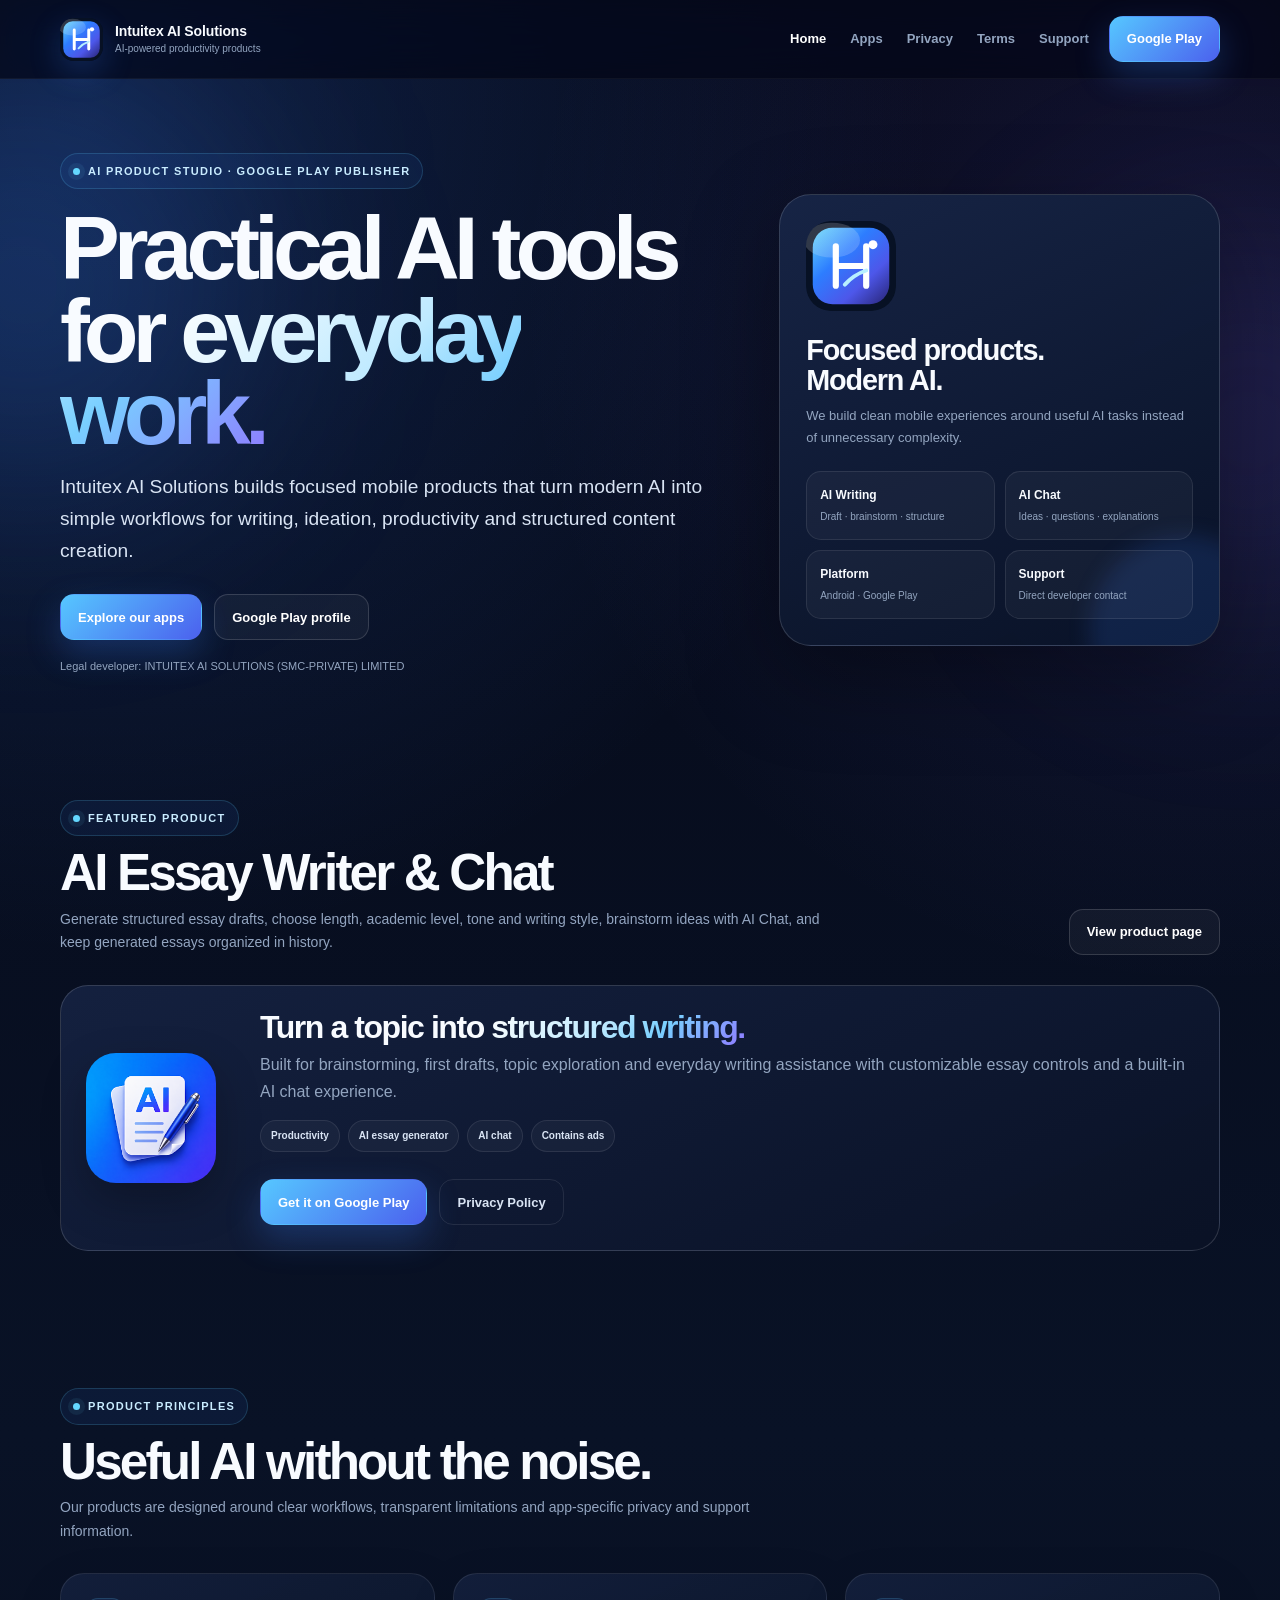
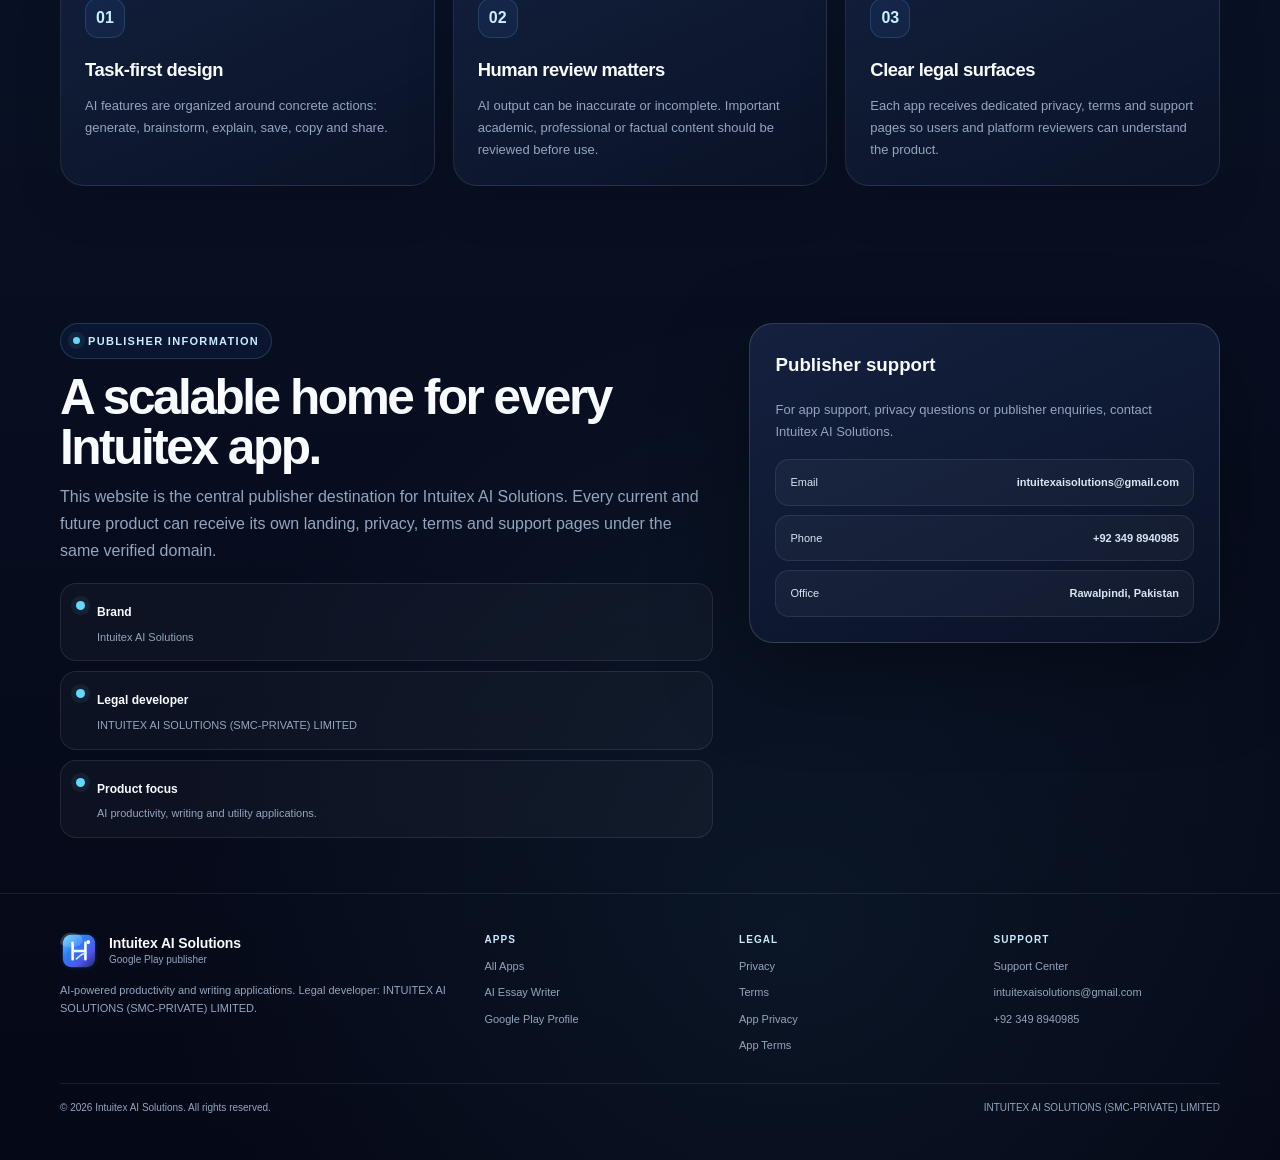
==== index.html @ 62a7b524 "Add files via upload" ====
<!doctype html>
<html lang="en">
<head>

<meta charset="utf-8">
<meta name="viewport" content="width=device-width,initial-scale=1">
<title>Intuitex AI Solutions — AI Productivity Apps</title>
<meta name="description" content="Intuitex AI Solutions builds focused AI productivity and writing applications for Android.">
<meta name="author" content="Intuitex AI Solutions">
<meta name="robots" content="index,follow,max-image-preview:large">
<meta name="theme-color" content="#050816">
<link rel="canonical" href="https://intuitexaisolutions.github.io/">
<link rel="icon" href="assets/images/intuitex-mark.svg" type="image/svg+xml">
<link rel="stylesheet" href="assets/css/site.css?v=1.0.0">
<script defer src="assets/js/site.js?v=1.0.0"></script>
<meta property="og:type" content="website">
<meta property="og:title" content="Intuitex AI Solutions — AI Productivity Apps">
<meta property="og:description" content="Intuitex AI Solutions builds focused AI productivity and writing applications for Android.">
<meta property="og:url" content="https://intuitexaisolutions.github.io/">
<meta property="og:image" content="https://intuitexaisolutions.github.io/assets/images/intuitex-mark.svg">
<meta name="twitter:card" content="summary_large_image">
<script type="application/ld+json">{"@context": "https://schema.org", "@type": "Organization", "name": "Intuitex AI Solutions", "legalName": "INTUITEX AI SOLUTIONS (SMC-PRIVATE) LIMITED", "url": "https://intuitexaisolutions.github.io/", "email": "intuitexaisolutions@gmail.com", "telephone": "+92 349 8940985", "address": {"@type": "PostalAddress", "streetAddress": "Office S-142, Malikabad Plaza, Near 6th Road Flyover", "addressLocality": "Rawalpindi", "postalCode": "46300", "addressCountry": "PK"}, "sameAs": ["https://play.google.com/store/apps/developer?id=Intuitex+AI+Soultions"]}</script>

</head>
<body>
<div class="ambient a" aria-hidden="true"></div><div class="ambient b" aria-hidden="true"></div>
<a class="skip-link" href="#main">Skip to content</a>

<header class="site-header">
  <div class="container nav">
    <a class="brand" href="">
      <img src="assets/images/intuitex-mark.svg" alt="Intuitex AI Solutions mark">
      <span class="brand-copy"><strong>Intuitex AI Solutions</strong><small>AI-powered productivity products</small></span>
    </a>
    <nav class="desktop-nav" aria-label="Primary"><a href="" aria-current="page">Home</a><a href="apps/" >Apps</a><a href="privacy/" >Privacy</a><a href="terms/" >Terms</a><a href="support/" >Support</a></nav>
    <div class="nav-actions">
      <a class="button button-primary" href="https://play.google.com/store/apps/developer?id=Intuitex+AI+Soultions" target="_blank" rel="noreferrer">Google Play</a>
      <button class="menu-button" data-menu-button type="button" aria-label="Open menu" aria-expanded="false">☰</button>
    </div>
  </div>
  <div class="container mobile-menu" data-mobile-menu><nav><a href="">Home</a><a href="apps/">Apps</a><a href="privacy/">Privacy</a><a href="terms/">Terms</a><a href="support/">Support</a></nav></div>
</header>

<main id="main">
<section class="hero">
  <div class="container hero-grid">
    <div class="reveal">
      <span class="kicker">AI product studio · Google Play publisher</span>
      <h1>Practical AI tools for <span>everyday work.</span></h1>
      <p class="hero-lead">Intuitex AI Solutions builds focused mobile products that turn modern AI into simple workflows for writing, ideation, productivity and structured content creation.</p>
      <div class="hero-actions">
        <a class="button button-primary" href="./apps/">Explore our apps</a>
        <a class="button button-secondary" href="https://play.google.com/store/apps/developer?id=Intuitex+AI+Soultions" target="_blank" rel="noreferrer">Google Play profile</a>
      </div>
      <p class="micro">Legal developer: INTUITEX AI SOLUTIONS (SMC-PRIVATE) LIMITED</p>
    </div>
    <aside class="hero-card reveal">
      <img class="mark" src="./assets/images/intuitex-mark.svg" alt="Intuitex AI Solutions">
      <h2>Focused products.<br>Modern AI.</h2>
      <p>We build clean mobile experiences around useful AI tasks instead of unnecessary complexity.</p>
      <div class="stat-grid">
        <div class="stat"><strong>AI Writing</strong><span>Draft · brainstorm · structure</span></div>
        <div class="stat"><strong>AI Chat</strong><span>Ideas · questions · explanations</span></div>
        <div class="stat"><strong>Platform</strong><span>Android · Google Play</span></div>
        <div class="stat"><strong>Support</strong><span>Direct developer contact</span></div>
      </div>
    </aside>
  </div>
</section>

<section class="section-tight">
  <div class="container">
    <div class="section-head reveal">
      <div class="copy">
        <span class="eyebrow">Featured product</span>
        <h2>AI Essay Writer & Chat</h2>
        <p>Generate structured essay drafts, choose length, academic level, tone and writing style, brainstorm ideas with AI Chat, and keep generated essays organized in history.</p>
      </div>
      <a class="button button-secondary" href="./apps/ai-essay-writer/">View product page</a>
    </div>
    <div class="app-feature reveal">
      <img class="app-icon" src="./assets/images/ai-essay-writer-icon.png" alt="AI Essay Writer & Chat app icon">
      <div>
        <h3>Turn a topic into <span class="gradient-text">structured writing.</span></h3>
        <p>Built for brainstorming, first drafts, topic exploration and everyday writing assistance with customizable essay controls and a built-in AI chat experience.</p>
        <div class="app-meta">
          <span class="pill">Productivity</span><span class="pill">AI essay generator</span><span class="pill">AI chat</span><span class="pill">Contains ads</span>
        </div>
        <div class="hero-actions">
          <a class="button button-primary" data-play-link href="https://play.google.com/store/apps/details?id=com.intuitex.ai.writer" target="_blank" rel="noreferrer">Get it on Google Play</a>
          <a class="button button-ghost" href="./apps/ai-essay-writer/privacy/">Privacy Policy</a>
        </div>
      </div>
    </div>
  </div>
</section>

<section class="section">
  <div class="container">
    <div class="section-head reveal">
      <div class="copy">
        <span class="eyebrow">Product principles</span>
        <h2>Useful AI without the noise.</h2>
        <p>Our products are designed around clear workflows, transparent limitations and app-specific privacy and support information.</p>
      </div>
    </div>
    <div class="grid-3">
      <article class="card reveal"><div class="icon">01</div><h3>Task-first design</h3><p>AI features are organized around concrete actions: generate, brainstorm, explain, save, copy and share.</p></article>
      <article class="card reveal"><div class="icon">02</div><h3>Human review matters</h3><p>AI output can be inaccurate or incomplete. Important academic, professional or factual content should be reviewed before use.</p></article>
      <article class="card reveal"><div class="icon">03</div><h3>Clear legal surfaces</h3><p>Each app receives dedicated privacy, terms and support pages so users and platform reviewers can understand the product.</p></article>
    </div>
  </div>
</section>

<section class="section-tight">
  <div class="container split">
    <div class="reveal">
      <span class="eyebrow">Publisher information</span>
      <h2 style="font-size:clamp(2rem,4vw,3.1rem);letter-spacing:-.05em;line-height:1;margin:14px 0 12px">A scalable home for every Intuitex app.</h2>
      <p style="color:var(--muted);margin:0">This website is the central publisher destination for Intuitex AI Solutions. Every current and future product can receive its own landing, privacy, terms and support pages under the same verified domain.</p>
      <div class="list">
        <div class="list-row"><span class="dot"></span><div><b>Brand</b><span>Intuitex AI Solutions</span></div></div>
        <div class="list-row"><span class="dot"></span><div><b>Legal developer</b><span>INTUITEX AI SOLUTIONS (SMC-PRIVATE) LIMITED</span></div></div>
        <div class="list-row"><span class="dot"></span><div><b>Product focus</b><span>AI productivity, writing and utility applications.</span></div></div>
      </div>
    </div>
    <aside class="contact-card reveal">
      <h3>Publisher support</h3>
      <p style="color:var(--muted);font-size:13px">For app support, privacy questions or publisher enquiries, contact Intuitex AI Solutions.</p>
      <div class="contact-list">
        <a href="mailto:intuitexaisolutions@gmail.com"><span>Email</span><strong>intuitexaisolutions@gmail.com</strong></a>
        <a href="tel:+923498940985"><span>Phone</span><strong>+92 349 8940985</strong></a>
        <div class="contact-line"><span>Office</span><strong>Rawalpindi, Pakistan</strong></div>
      </div>
    </aside>
  </div>
</section>
</main>

<footer class="footer">
  <div class="container footer-grid">
    <div>
      <div class="footer-brand">
        <img src="assets/images/intuitex-mark.svg" alt="">
        <div class="brand-copy"><strong>Intuitex AI Solutions</strong><small>Google Play publisher</small></div>
      </div>
      <p>AI-powered productivity and writing applications. Legal developer: INTUITEX AI SOLUTIONS (SMC-PRIVATE) LIMITED.</p>
    </div>
    <div class="footer-links">
      <strong>Apps</strong>
      <a href="apps/">All Apps</a>
      <a href="apps/ai-essay-writer/">AI Essay Writer</a>
      <a href="https://play.google.com/store/apps/developer?id=Intuitex+AI+Soultions" target="_blank" rel="noreferrer">Google Play Profile</a>
    </div>
    <div class="footer-links">
      <strong>Legal</strong>
      <a href="privacy/">Privacy</a>
      <a href="terms/">Terms</a>
      <a href="apps/ai-essay-writer/privacy/">App Privacy</a>
      <a href="apps/ai-essay-writer/terms/">App Terms</a>
    </div>
    <div class="footer-links">
      <strong>Support</strong>
      <a href="support/">Support Center</a>
      <a href="mailto:intuitexaisolutions@gmail.com">intuitexaisolutions@gmail.com</a>
      <a href="tel:+923498940985">+92 349 8940985</a>
    </div>
  </div>
  <div class="container copyright">
    <span>© <span data-year></span> Intuitex AI Solutions. All rights reserved.</span>
    <span>INTUITEX AI SOLUTIONS (SMC-PRIVATE) LIMITED</span>
  </div>
</footer>

</body>
</html>
---- assets/css/site.css ----
:root{
  --bg:#050816;
  --bg2:#091226;
  --surface:#101a31;
  --surface2:#14203d;
  --surface3:#17284a;
  --text:#f8fbff;
  --soft:#d9e4f4;
  --muted:#93a5c0;
  --line:rgba(255,255,255,.09);
  --line2:rgba(255,255,255,.15);
  --blue:#3b82ff;
  --cyan:#64d8ff;
  --indigo:#5864ef;
  --violet:#7a65f2;
  --mint:#66e1c1;
  --amber:#efbd62;
  --red:#ff918b;
  --container:1160px;
  --header:78px;
  --shadow:0 30px 90px rgba(0,0,0,.34);
}
*{box-sizing:border-box}
html{scroll-behavior:smooth;scroll-padding-top:98px}
body{
  margin:0;color:var(--text);
  font-family:-apple-system,BlinkMacSystemFont,"SF Pro Display","SF Pro Text","Inter","Segoe UI",Roboto,Arial,sans-serif;
  line-height:1.68;-webkit-font-smoothing:antialiased;overflow-x:hidden;
  background:
    radial-gradient(circle at 7% 4%,rgba(59,130,255,.20),transparent 29%),
    radial-gradient(circle at 94% 11%,rgba(122,101,242,.13),transparent 25%),
    radial-gradient(circle at 62% 92%,rgba(100,216,255,.06),transparent 24%),
    linear-gradient(180deg,var(--bg),var(--bg2) 52%,var(--bg));
}
a{color:inherit;text-decoration:none}
img{display:block;max-width:100%}
button{font:inherit}
.container{width:min(calc(100% - 40px),var(--container));margin-inline:auto}
.skip-link{position:fixed;left:12px;top:12px;transform:translateY(-180%);z-index:999;background:#fff;color:#071124;padding:10px 14px;border-radius:10px}
.skip-link:focus{transform:none}
.ambient{position:fixed;border-radius:999px;filter:blur(110px);pointer-events:none;z-index:-1}
.ambient.a{width:430px;height:430px;left:-190px;top:70px;background:rgba(59,130,255,.20)}
.ambient.b{width:360px;height:360px;right:-150px;top:250px;background:rgba(122,101,242,.14)}

.site-header{
  position:sticky;top:0;z-index:100;min-height:var(--header);
  background:rgba(5,8,22,.74);
  border-bottom:1px solid rgba(255,255,255,.045);
  backdrop-filter:blur(20px) saturate(145%);
  -webkit-backdrop-filter:blur(20px) saturate(145%);
}
.nav{min-height:var(--header);display:flex;align-items:center;gap:20px}
.brand{display:flex;align-items:center;gap:12px;min-width:0}
.brand img{width:43px;height:43px;border-radius:14px;box-shadow:0 11px 32px rgba(59,130,255,.24)}
.brand-copy{display:grid;min-width:0;line-height:1.05}
.brand-copy strong{font-size:14px;letter-spacing:-.01em}
.brand-copy small{margin-top:5px;color:var(--muted);font-size:10px;white-space:nowrap;overflow:hidden;text-overflow:ellipsis}
.desktop-nav{display:flex;align-items:center;gap:24px;margin-left:auto}
.desktop-nav a{font-size:13px;font-weight:670;color:var(--muted);transition:.2s}
.desktop-nav a:hover,.desktop-nav a[aria-current="page"]{color:#fff}
.nav-actions{display:flex;align-items:center;gap:10px}
.menu-button{display:none;width:42px;height:42px;border-radius:13px;border:1px solid var(--line);background:rgba(255,255,255,.04);color:#fff}
.mobile-menu{display:none;padding-bottom:18px}
.mobile-menu.open{display:block}
.mobile-menu nav{display:grid;gap:8px}
.mobile-menu a{padding:13px 14px;border-radius:14px;background:rgba(255,255,255,.035);border:1px solid var(--line);font-weight:700;color:var(--soft)}

.button{
  min-height:46px;padding:0 17px;border-radius:14px;display:inline-flex;align-items:center;justify-content:center;gap:8px;
  border:1px solid transparent;font-size:13px;font-weight:820;
  transition:transform .2s ease,box-shadow .2s ease,background .2s ease,border-color .2s ease
}
.button:hover{transform:translateY(-2px)}
.button-primary{background:linear-gradient(135deg,#56c7ff,#4b61ee);color:#fff;box-shadow:0 14px 34px rgba(59,130,255,.25)}
.button-secondary{background:rgba(255,255,255,.045);border-color:var(--line2);color:#fff}
.button-ghost{background:transparent;border-color:var(--line);color:var(--soft)}

.hero{padding:74px 0 58px}
.hero-grid{display:grid;grid-template-columns:minmax(0,1.08fr) minmax(300px,.72fr);gap:58px;align-items:center}
.kicker,.eyebrow{
  display:inline-flex;align-items:center;gap:8px;padding:8px 12px;border-radius:999px;
  background:rgba(59,130,255,.08);border:1px solid rgba(100,216,255,.18);
  color:#c9ecff;font-size:11px;font-weight:820;letter-spacing:.12em;text-transform:uppercase
}
.kicker::before,.eyebrow::before{content:"";width:7px;height:7px;border-radius:50%;background:var(--cyan);box-shadow:0 0 0 5px rgba(100,216,255,.08)}
.hero h1{margin:18px 0 16px;font-size:clamp(3rem,7vw,6.3rem);line-height:.92;letter-spacing:-.067em}
.hero h1 span,.gradient-text{
  background:linear-gradient(135deg,#fff 0%,#bfeaff 44%,#79cfff 66%,#8e7bff 100%);
  -webkit-background-clip:text;background-clip:text;color:transparent
}
.hero-lead{margin:0;max-width:790px;color:var(--soft);font-size:clamp(1rem,1.8vw,1.2rem)}
.hero-actions{display:flex;gap:12px;flex-wrap:wrap;margin-top:27px}
.micro{margin-top:17px;color:var(--muted);font-size:11px}

.hero-card{
  position:relative;padding:26px;border-radius:32px;overflow:hidden;
  background:linear-gradient(155deg,rgba(23,37,70,.97),rgba(9,18,38,.98));
  border:1px solid var(--line2);box-shadow:var(--shadow)
}
.hero-card::after{content:"";position:absolute;inset:auto -60px -80px auto;width:190px;height:190px;border-radius:50%;background:rgba(59,130,255,.14);filter:blur(10px)}
.hero-card .mark{width:90px;height:90px;border-radius:25px;margin-bottom:24px}
.hero-card h2{font-size:1.8rem;line-height:1.05;letter-spacing:-.04em;margin:0 0 10px}
.hero-card p{margin:0;color:var(--muted);font-size:13px}
.stat-grid{display:grid;grid-template-columns:1fr 1fr;gap:10px;margin-top:22px;position:relative;z-index:2}
.stat{padding:13px;border-radius:15px;background:rgba(255,255,255,.04);border:1px solid var(--line)}
.stat strong,.stat span{display:block}.stat strong{font-size:12px}.stat span{margin-top:4px;color:var(--muted);font-size:10px}

.section{padding:82px 0}
.section-tight{padding:55px 0}
.section-head{display:flex;justify-content:space-between;gap:30px;align-items:end;margin-bottom:30px}
.section-head .copy{max-width:760px}
.section-head h2{margin:11px 0 9px;font-size:clamp(2rem,4vw,3.4rem);line-height:1;letter-spacing:-.055em}
.section-head p{margin:0;color:var(--muted);font-size:14px}

.grid-3{display:grid;grid-template-columns:repeat(3,minmax(0,1fr));gap:18px}
.grid-2{display:grid;grid-template-columns:repeat(2,minmax(0,1fr));gap:18px}
.card{
  min-width:0;padding:24px;border-radius:24px;
  background:linear-gradient(155deg,rgba(20,32,61,.90),rgba(10,19,39,.96));
  border:1px solid var(--line);box-shadow:0 18px 50px rgba(0,0,0,.12)
}
.card h3{margin:0 0 9px;font-size:1.15rem;letter-spacing:-.025em}
.card p{margin:0;color:var(--muted);font-size:13px}
.card .icon{width:40px;height:40px;border-radius:13px;display:grid;place-items:center;margin-bottom:17px;background:rgba(59,130,255,.09);border:1px solid rgba(100,216,255,.16);color:#c9efff;font-weight:900}

.app-feature{
  display:grid;grid-template-columns:150px minmax(0,1fr);gap:24px;align-items:center;
  padding:25px;border-radius:28px;background:linear-gradient(155deg,rgba(21,34,65,.95),rgba(10,18,38,.98));
  border:1px solid var(--line2)
}
.app-icon{width:130px;height:130px;border-radius:30px;object-fit:cover;box-shadow:0 18px 44px rgba(0,0,0,.26)}
.app-feature h3{font-size:2rem;line-height:1.04;letter-spacing:-.045em;margin:0 0 8px}
.app-feature p{margin:0;color:var(--muted)}
.app-meta{display:flex;flex-wrap:wrap;gap:8px;margin:14px 0 0}
.pill{padding:7px 10px;border-radius:999px;border:1px solid var(--line);background:rgba(255,255,255,.035);font-size:10px;color:var(--soft);font-weight:720}

.screens{display:flex;gap:14px;overflow-x:auto;padding:6px 2px 18px;scroll-snap-type:x proximity;scrollbar-width:thin}
.screen{flex:0 0 220px;scroll-snap-align:start;border-radius:25px;overflow:hidden;border:1px solid var(--line2);background:#0b1530;box-shadow:0 18px 40px rgba(0,0,0,.2)}
.screen img{width:100%;height:auto;object-fit:cover}
.screen small{display:block;padding:10px 12px;color:var(--muted);font-size:10px}

.split{display:grid;grid-template-columns:minmax(0,1fr) minmax(280px,.72fr);gap:36px;align-items:start}
.list{display:grid;gap:10px;margin-top:18px}
.list-row{display:flex;gap:12px;padding:14px 15px;border-radius:16px;background:rgba(255,255,255,.03);border:1px solid var(--line)}
.list-row b{font-size:12px}.list-row span{display:block;margin-top:3px;color:var(--muted);font-size:11px}
.dot{width:9px;height:9px;border-radius:50%;background:var(--cyan);margin-top:5px;box-shadow:0 0 0 5px rgba(100,216,255,.07);flex:0 0 auto}

.callout{padding:20px;border-radius:19px;background:rgba(59,130,255,.055);border:1px solid rgba(100,216,255,.17)}
.callout.warning{background:rgba(239,189,98,.055);border-color:rgba(239,189,98,.17)}
.callout.danger{background:rgba(255,145,139,.05);border-color:rgba(255,145,139,.16)}
.callout strong{display:block;margin-bottom:6px}
.callout p{margin:0!important;color:var(--soft);font-size:13px}

.breadcrumbs{display:flex;flex-wrap:wrap;gap:8px;color:var(--muted);font-size:12px;margin-bottom:22px}
.breadcrumbs a:hover{color:#fff}
.legal-hero{padding:58px 0 38px}
.legal-hero h1{margin:15px 0 12px;font-size:clamp(2.7rem,6vw,5.2rem);line-height:.95;letter-spacing:-.06em}
.legal-hero p{max-width:830px;margin:0;color:var(--soft)}
.tabs{border-block:1px solid var(--line);background:rgba(255,255,255,.018)}
.tabs .container{display:flex;gap:8px;overflow-x:auto;padding-block:13px;scrollbar-width:none}
.tabs .container::-webkit-scrollbar{display:none}
.tabs a{white-space:nowrap;padding:8px 11px;border-radius:999px;color:var(--muted);font-size:11px;font-weight:760;border:1px solid transparent}
.tabs a.active,.tabs a:hover{color:#fff;background:rgba(255,255,255,.045);border-color:var(--line)}

.legal-layout{display:grid;grid-template-columns:260px minmax(0,1fr);gap:44px;align-items:start}
.toc{position:sticky;top:105px;padding:20px;border-radius:22px;border:1px solid var(--line);background:rgba(255,255,255,.025)}
.toc strong{font-size:10px;text-transform:uppercase;letter-spacing:.13em;color:#c9ecff}
.toc nav{display:grid;gap:7px;margin-top:13px}
.toc a{padding:7px 9px;border-radius:9px;color:var(--muted);font-size:11px}
.toc a:hover{color:#fff;background:rgba(255,255,255,.04)}
.document{min-width:0}
.doc-section{padding-bottom:32px;margin-bottom:32px;border-bottom:1px solid var(--line);scroll-margin-top:110px}
.doc-section:last-child{border-bottom:0}
.doc-number{display:inline-grid;place-items:center;min-width:34px;height:34px;padding-inline:8px;border-radius:11px;background:rgba(59,130,255,.08);border:1px solid rgba(100,216,255,.16);color:#c8ecff;font-size:10px;font-weight:900;margin-bottom:11px}
.doc-section h2{margin:0 0 12px;font-size:clamp(1.4rem,3vw,2rem);letter-spacing:-.035em;line-height:1.15}
.doc-section h3{margin:22px 0 8px;font-size:1rem}
.doc-section p,.doc-section li{color:var(--soft);font-size:14px}
.doc-section p{margin:0 0 12px}
.doc-section ul{padding-left:20px}.doc-section li{margin:7px 0}
.inline-link{color:#c9ecff;text-decoration:underline;text-decoration-color:rgba(201,236,255,.35);text-underline-offset:3px}
.info-grid{display:grid;gap:10px;margin-top:16px}
.info-row{display:grid;grid-template-columns:170px 1fr 1fr;gap:14px;padding:14px;border-radius:15px;background:rgba(255,255,255,.03);border:1px solid var(--line)}
.info-row strong{font-size:11px}.info-row span{font-size:11px;color:var(--muted)}

.contact-card{padding:25px;border-radius:24px;background:linear-gradient(155deg,rgba(21,34,65,.95),rgba(10,18,38,.98));border:1px solid var(--line2);box-shadow:var(--shadow)}
.contact-card h2,.contact-card h3{margin-top:0}
.contact-list{display:grid;gap:9px;margin-top:17px}
.contact-list a,.contact-line{display:flex;justify-content:space-between;gap:16px;padding:13px 14px;border-radius:14px;background:rgba(255,255,255,.035);border:1px solid var(--line);font-size:11px;color:var(--soft)}
.contact-list a:hover{background:rgba(255,255,255,.055)}

.footer{padding:38px 0 44px;border-top:1px solid var(--line)}
.footer-grid{display:grid;grid-template-columns:1.4fr .8fr .8fr .8fr;gap:28px}
.footer-brand{display:flex;gap:11px;align-items:center}
.footer-brand img{width:38px;height:38px;border-radius:12px}
.footer p{margin:11px 0 0;color:var(--muted);font-size:11px;max-width:440px}
.footer-links{display:grid;gap:8px;align-content:start}
.footer-links strong{font-size:10px;color:#c9ecff;text-transform:uppercase;letter-spacing:.11em}
.footer-links a{font-size:11px;color:var(--muted)}.footer-links a:hover{color:#fff}
.copyright{display:flex;justify-content:space-between;gap:20px;margin-top:28px;padding-top:16px;border-top:1px solid var(--line);font-size:10px;color:var(--muted)}

.reveal{opacity:0;transform:translateY(15px);transition:opacity .55s ease,transform .55s ease}
.reveal.visible{opacity:1;transform:none}

@media(max-width:930px){
  .desktop-nav,.nav-actions>.button{display:none}.menu-button{display:block}.nav-actions{margin-left:auto}
  .hero-grid,.split,.legal-layout{grid-template-columns:1fr}
  .toc{position:static}.toc nav{grid-template-columns:1fr 1fr}
  .grid-3{grid-template-columns:1fr 1fr}.footer-grid{grid-template-columns:1fr 1fr}.footer-grid>div:first-child{grid-column:1/-1}
}
@media(max-width:640px){
  .container{width:min(calc(100% - 26px),var(--container))}
  .hero{padding-top:48px}.hero h1{font-size:clamp(3rem,15vw,4.5rem)}
  .hero-actions{display:grid}.hero-actions .button{width:100%}
  .grid-3,.grid-2{grid-template-columns:1fr}
  .app-feature{grid-template-columns:1fr}.app-icon{width:100px;height:100px}
  .section-head{display:block}.section-head .button{margin-top:16px}
  .toc nav{grid-template-columns:1fr}.info-row{grid-template-columns:1fr}
  .footer-grid{grid-template-columns:1fr}.footer-grid>div:first-child{grid-column:auto}
  .copyright{flex-direction:column}
}
@media(prefers-reduced-motion:reduce){
  html{scroll-behavior:auto}*{transition:none!important}.reveal{opacity:1;transform:none}
}
:focus-visible{outline:3px solid rgba(100,216,255,.58);outline-offset:3px;border-radius:7px}
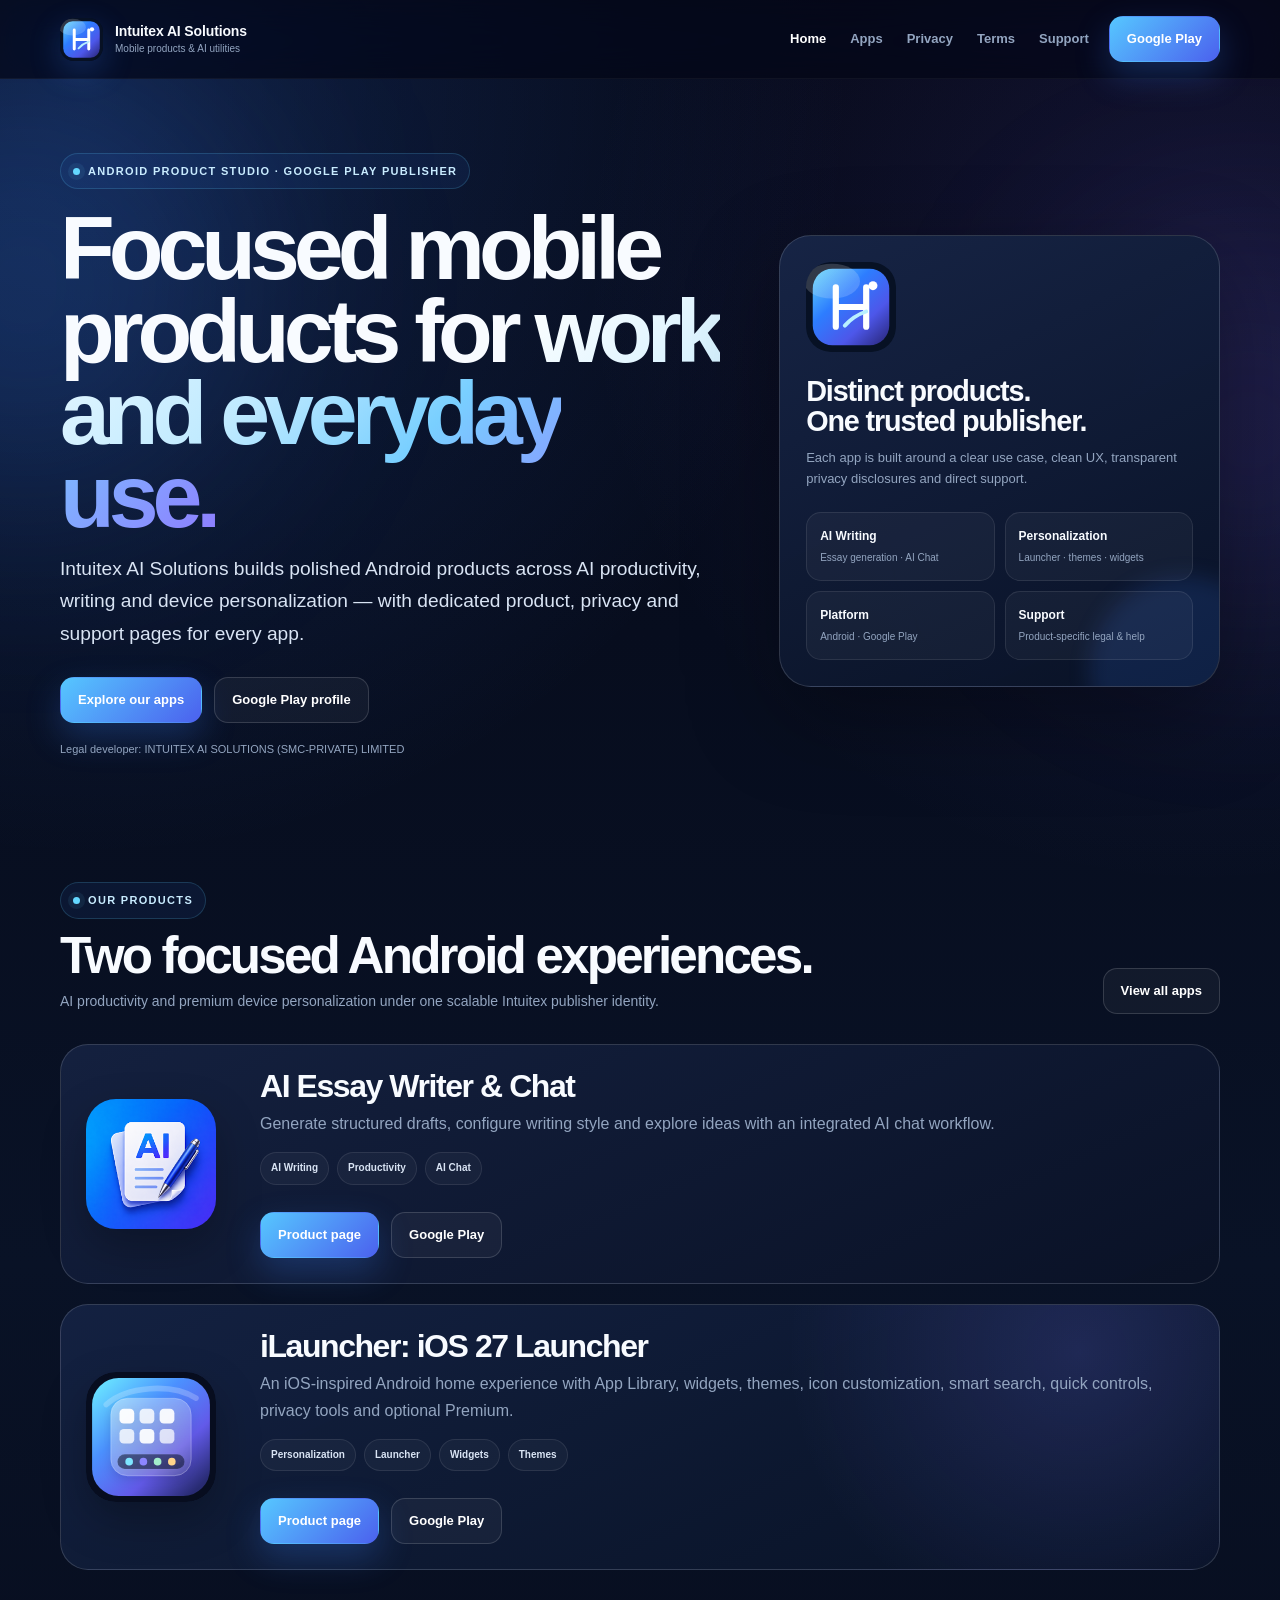
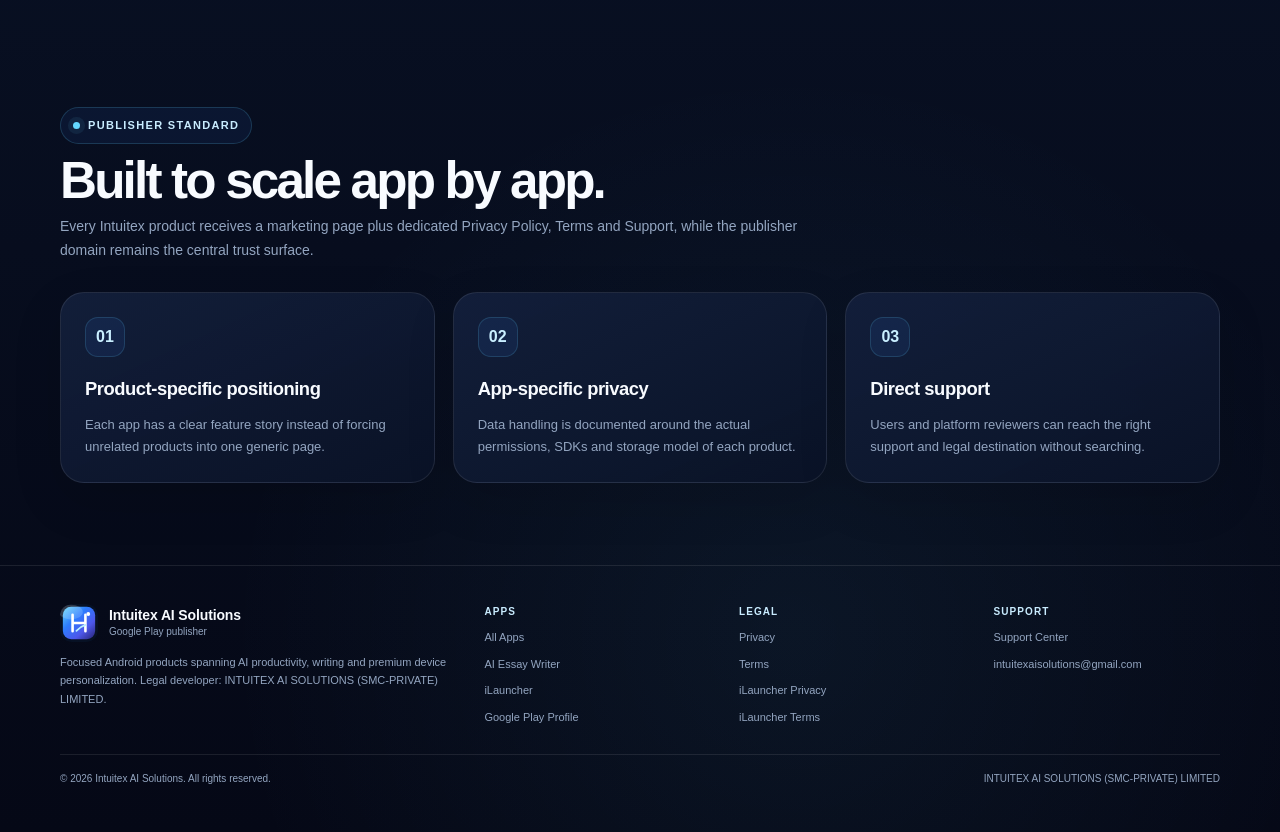
==== commit b1d102af: "Add files via upload" ====
--- a/index.html
+++ b/index.html
@@ -1,36 +1,29 @@
-<!doctype html>
-<html lang="en">
-<head>
-
+<!doctype html><html lang="en"><head>
 <meta charset="utf-8">
 <meta name="viewport" content="width=device-width,initial-scale=1">
-<title>Intuitex AI Solutions — AI Productivity Apps</title>
-<meta name="description" content="Intuitex AI Solutions builds focused AI productivity and writing applications for Android.">
+<title>Intuitex AI Solutions — Mobile Products &amp; AI Utilities</title>
+<meta name="description" content="Intuitex AI Solutions builds focused Android products including AI writing tools and premium launcher personalization.">
 <meta name="author" content="Intuitex AI Solutions">
 <meta name="robots" content="index,follow,max-image-preview:large">
 <meta name="theme-color" content="#050816">
 <link rel="canonical" href="https://intuitexaisolutions.github.io/">
 <link rel="icon" href="assets/images/intuitex-mark.svg" type="image/svg+xml">
-<link rel="stylesheet" href="assets/css/site.css?v=1.0.0">
-<script defer src="assets/js/site.js?v=1.0.0"></script>
+<link rel="stylesheet" href="assets/css/site.css?v=2.0.0">
+<script defer src="assets/js/site.js?v=2.0.0"></script>
 <meta property="og:type" content="website">
-<meta property="og:title" content="Intuitex AI Solutions — AI Productivity Apps">
-<meta property="og:description" content="Intuitex AI Solutions builds focused AI productivity and writing applications for Android.">
+<meta property="og:title" content="Intuitex AI Solutions — Mobile Products &amp; AI Utilities">
+<meta property="og:description" content="Intuitex AI Solutions builds focused Android products including AI writing tools and premium launcher personalization.">
 <meta property="og:url" content="https://intuitexaisolutions.github.io/">
 <meta property="og:image" content="https://intuitexaisolutions.github.io/assets/images/intuitex-mark.svg">
 <meta name="twitter:card" content="summary_large_image">
-<script type="application/ld+json">{"@context": "https://schema.org", "@type": "Organization", "name": "Intuitex AI Solutions", "legalName": "INTUITEX AI SOLUTIONS (SMC-PRIVATE) LIMITED", "url": "https://intuitexaisolutions.github.io/", "email": "intuitexaisolutions@gmail.com", "telephone": "+92 349 8940985", "address": {"@type": "PostalAddress", "streetAddress": "Office S-142, Malikabad Plaza, Near 6th Road Flyover", "addressLocality": "Rawalpindi", "postalCode": "46300", "addressCountry": "PK"}, "sameAs": ["https://play.google.com/store/apps/developer?id=Intuitex+AI+Soultions"]}</script>
-
-</head>
-<body>
+<script type="application/ld+json">{"@context": "https://schema.org", "@type": "Organization", "name": "Intuitex AI Solutions", "legalName": "INTUITEX AI SOLUTIONS (SMC-PRIVATE) LIMITED", "url": "https://intuitexaisolutions.github.io/", "email": "intuitexaisolutions@gmail.com", "sameAs": ["https://play.google.com/store/apps/developer?id=Intuitex+AI+Soultions"]}</script>
+</head><body>
 <div class="ambient a" aria-hidden="true"></div><div class="ambient b" aria-hidden="true"></div>
-<a class="skip-link" href="#main">Skip to content</a>
-
-<header class="site-header">
+<a class="skip-link" href="#main">Skip to content</a><header class="site-header">
   <div class="container nav">
     <a class="brand" href="">
       <img src="assets/images/intuitex-mark.svg" alt="Intuitex AI Solutions mark">
-      <span class="brand-copy"><strong>Intuitex AI Solutions</strong><small>AI-powered productivity products</small></span>
+      <span class="brand-copy"><strong>Intuitex AI Solutions</strong><small>Mobile products & AI utilities</small></span>
     </a>
     <nav class="desktop-nav" aria-label="Primary"><a href="" aria-current="page">Home</a><a href="apps/" >Apps</a><a href="privacy/" >Privacy</a><a href="terms/" >Terms</a><a href="support/" >Support</a></nav>
     <div class="nav-actions">
@@ -40,137 +33,59 @@
   </div>
   <div class="container mobile-menu" data-mobile-menu><nav><a href="">Home</a><a href="apps/">Apps</a><a href="privacy/">Privacy</a><a href="terms/">Terms</a><a href="support/">Support</a></nav></div>
 </header>
+<main id="main">
+<section class="hero"><div class="container hero-grid">
+  <div class="reveal">
+    <span class="kicker">Android product studio · Google Play publisher</span>
+    <h1>Focused mobile products for <span>work and everyday use.</span></h1>
+    <p class="hero-lead">Intuitex AI Solutions builds polished Android products across AI productivity, writing and device personalization — with dedicated product, privacy and support pages for every app.</p>
+    <div class="hero-actions"><a class="button button-primary" href="./apps/">Explore our apps</a><a class="button button-secondary" href="https://play.google.com/store/apps/developer?id=Intuitex+AI+Soultions" target="_blank" rel="noreferrer">Google Play profile</a></div>
+    <p class="micro">Legal developer: INTUITEX AI SOLUTIONS (SMC-PRIVATE) LIMITED</p>
+  </div>
+  <aside class="hero-card reveal">
+    <img class="mark" src="./assets/images/intuitex-mark.svg" alt="Intuitex AI Solutions">
+    <h2>Distinct products.<br>One trusted publisher.</h2>
+    <p>Each app is built around a clear use case, clean UX, transparent privacy disclosures and direct support.</p>
+    <div class="stat-grid">
+      <div class="stat"><strong>AI Writing</strong><span>Essay generation · AI Chat</span></div>
+      <div class="stat"><strong>Personalization</strong><span>Launcher · themes · widgets</span></div>
+      <div class="stat"><strong>Platform</strong><span>Android · Google Play</span></div>
+      <div class="stat"><strong>Support</strong><span>Product-specific legal & help</span></div>
+    </div>
+  </aside>
+</div></section>
 
-<main id="main">
-<section class="hero">
-  <div class="container hero-grid">
-    <div class="reveal">
-      <span class="kicker">AI product studio · Google Play publisher</span>
-      <h1>Practical AI tools for <span>everyday work.</span></h1>
-      <p class="hero-lead">Intuitex AI Solutions builds focused mobile products that turn modern AI into simple workflows for writing, ideation, productivity and structured content creation.</p>
-      <div class="hero-actions">
-        <a class="button button-primary" href="./apps/">Explore our apps</a>
-        <a class="button button-secondary" href="https://play.google.com/store/apps/developer?id=Intuitex+AI+Soultions" target="_blank" rel="noreferrer">Google Play profile</a>
-      </div>
-      <p class="micro">Legal developer: INTUITEX AI SOLUTIONS (SMC-PRIVATE) LIMITED</p>
-    </div>
-    <aside class="hero-card reveal">
-      <img class="mark" src="./assets/images/intuitex-mark.svg" alt="Intuitex AI Solutions">
-      <h2>Focused products.<br>Modern AI.</h2>
-      <p>We build clean mobile experiences around useful AI tasks instead of unnecessary complexity.</p>
-      <div class="stat-grid">
-        <div class="stat"><strong>AI Writing</strong><span>Draft · brainstorm · structure</span></div>
-        <div class="stat"><strong>AI Chat</strong><span>Ideas · questions · explanations</span></div>
-        <div class="stat"><strong>Platform</strong><span>Android · Google Play</span></div>
-        <div class="stat"><strong>Support</strong><span>Direct developer contact</span></div>
-      </div>
-    </aside>
-  </div>
-</section>
-
-<section class="section-tight">
-  <div class="container">
-    <div class="section-head reveal">
-      <div class="copy">
-        <span class="eyebrow">Featured product</span>
-        <h2>AI Essay Writer & Chat</h2>
-        <p>Generate structured essay drafts, choose length, academic level, tone and writing style, brainstorm ideas with AI Chat, and keep generated essays organized in history.</p>
-      </div>
-      <a class="button button-secondary" href="./apps/ai-essay-writer/">View product page</a>
-    </div>
+<section class="section-tight"><div class="container">
+  <div class="section-head reveal"><div class="copy"><span class="eyebrow">Our products</span><h2>Two focused Android experiences.</h2><p>AI productivity and premium device personalization under one scalable Intuitex publisher identity.</p></div><a class="button button-secondary" href="./apps/">View all apps</a></div>
+  <div class="products-stack">
     <div class="app-feature reveal">
       <img class="app-icon" src="./assets/images/ai-essay-writer-icon.png" alt="AI Essay Writer & Chat app icon">
-      <div>
-        <h3>Turn a topic into <span class="gradient-text">structured writing.</span></h3>
-        <p>Built for brainstorming, first drafts, topic exploration and everyday writing assistance with customizable essay controls and a built-in AI chat experience.</p>
-        <div class="app-meta">
-          <span class="pill">Productivity</span><span class="pill">AI essay generator</span><span class="pill">AI chat</span><span class="pill">Contains ads</span>
-        </div>
-        <div class="hero-actions">
-          <a class="button button-primary" data-play-link href="https://play.google.com/store/apps/details?id=com.intuitex.ai.writer" target="_blank" rel="noreferrer">Get it on Google Play</a>
-          <a class="button button-ghost" href="./apps/ai-essay-writer/privacy/">Privacy Policy</a>
-        </div>
-      </div>
+      <div><h3>AI Essay Writer & Chat</h3><p>Generate structured drafts, configure writing style and explore ideas with an integrated AI chat workflow.</p><div class="app-meta"><span class="pill">AI Writing</span><span class="pill">Productivity</span><span class="pill">AI Chat</span></div><div class="hero-actions"><a class="button button-primary" href="./apps/ai-essay-writer/">Product page</a><a class="button button-secondary" data-play-link href="https://play.google.com/store/apps/details?id=com.intuitex.ai.writer" target="_blank" rel="noreferrer">Google Play</a></div></div>
+    </div>
+    <div class="app-feature app-feature-launcher reveal">
+      <img class="app-icon" src="./assets/images/ilauncher-mark.svg" alt="iLauncher product mark">
+      <div><h3>iLauncher: iOS 27 Launcher</h3><p>An iOS-inspired Android home experience with App Library, widgets, themes, icon customization, smart search, quick controls, privacy tools and optional Premium.</p><div class="app-meta"><span class="pill">Personalization</span><span class="pill">Launcher</span><span class="pill">Widgets</span><span class="pill">Themes</span></div><div class="hero-actions"><a class="button button-primary" href="./apps/ilauncher/">Product page</a><a class="button button-secondary" data-play-link data-app="ilauncher" data-package="com.iai.ilauncher.ios.launcher" href="https://play.google.com/store/apps/details?id=com.iai.ilauncher.ios.launcher" target="_blank" rel="noreferrer">Google Play</a></div></div>
     </div>
   </div>
-</section>
+</div></section>
 
-<section class="section">
-  <div class="container">
-    <div class="section-head reveal">
-      <div class="copy">
-        <span class="eyebrow">Product principles</span>
-        <h2>Useful AI without the noise.</h2>
-        <p>Our products are designed around clear workflows, transparent limitations and app-specific privacy and support information.</p>
-      </div>
-    </div>
-    <div class="grid-3">
-      <article class="card reveal"><div class="icon">01</div><h3>Task-first design</h3><p>AI features are organized around concrete actions: generate, brainstorm, explain, save, copy and share.</p></article>
-      <article class="card reveal"><div class="icon">02</div><h3>Human review matters</h3><p>AI output can be inaccurate or incomplete. Important academic, professional or factual content should be reviewed before use.</p></article>
-      <article class="card reveal"><div class="icon">03</div><h3>Clear legal surfaces</h3><p>Each app receives dedicated privacy, terms and support pages so users and platform reviewers can understand the product.</p></article>
-    </div>
+<section class="section"><div class="container">
+  <div class="section-head reveal"><div class="copy"><span class="eyebrow">Publisher standard</span><h2>Built to scale app by app.</h2><p>Every Intuitex product receives a marketing page plus dedicated Privacy Policy, Terms and Support, while the publisher domain remains the central trust surface.</p></div></div>
+  <div class="grid-3">
+    <article class="card reveal"><div class="icon">01</div><h3>Product-specific positioning</h3><p>Each app has a clear feature story instead of forcing unrelated products into one generic page.</p></article>
+    <article class="card reveal"><div class="icon">02</div><h3>App-specific privacy</h3><p>Data handling is documented around the actual permissions, SDKs and storage model of each product.</p></article>
+    <article class="card reveal"><div class="icon">03</div><h3>Direct support</h3><p>Users and platform reviewers can reach the right support and legal destination without searching.</p></article>
   </div>
-</section>
-
-<section class="section-tight">
-  <div class="container split">
-    <div class="reveal">
-      <span class="eyebrow">Publisher information</span>
-      <h2 style="font-size:clamp(2rem,4vw,3.1rem);letter-spacing:-.05em;line-height:1;margin:14px 0 12px">A scalable home for every Intuitex app.</h2>
-      <p style="color:var(--muted);margin:0">This website is the central publisher destination for Intuitex AI Solutions. Every current and future product can receive its own landing, privacy, terms and support pages under the same verified domain.</p>
-      <div class="list">
-        <div class="list-row"><span class="dot"></span><div><b>Brand</b><span>Intuitex AI Solutions</span></div></div>
-        <div class="list-row"><span class="dot"></span><div><b>Legal developer</b><span>INTUITEX AI SOLUTIONS (SMC-PRIVATE) LIMITED</span></div></div>
-        <div class="list-row"><span class="dot"></span><div><b>Product focus</b><span>AI productivity, writing and utility applications.</span></div></div>
-      </div>
-    </div>
-    <aside class="contact-card reveal">
-      <h3>Publisher support</h3>
-      <p style="color:var(--muted);font-size:13px">For app support, privacy questions or publisher enquiries, contact Intuitex AI Solutions.</p>
-      <div class="contact-list">
-        <a href="mailto:intuitexaisolutions@gmail.com"><span>Email</span><strong>intuitexaisolutions@gmail.com</strong></a>
-        <a href="tel:+923498940985"><span>Phone</span><strong>+92 349 8940985</strong></a>
-        <div class="contact-line"><span>Office</span><strong>Rawalpindi, Pakistan</strong></div>
-      </div>
-    </aside>
-  </div>
-</section>
-</main>
-
-<footer class="footer">
+</div></section>
+</main><footer class="footer">
   <div class="container footer-grid">
     <div>
-      <div class="footer-brand">
-        <img src="assets/images/intuitex-mark.svg" alt="">
-        <div class="brand-copy"><strong>Intuitex AI Solutions</strong><small>Google Play publisher</small></div>
-      </div>
-      <p>AI-powered productivity and writing applications. Legal developer: INTUITEX AI SOLUTIONS (SMC-PRIVATE) LIMITED.</p>
+      <div class="footer-brand"><img src="assets/images/intuitex-mark.svg" alt=""><div class="brand-copy"><strong>Intuitex AI Solutions</strong><small>Google Play publisher</small></div></div>
+      <p>Focused Android products spanning AI productivity, writing and premium device personalization. Legal developer: INTUITEX AI SOLUTIONS (SMC-PRIVATE) LIMITED.</p>
     </div>
-    <div class="footer-links">
-      <strong>Apps</strong>
-      <a href="apps/">All Apps</a>
-      <a href="apps/ai-essay-writer/">AI Essay Writer</a>
-      <a href="https://play.google.com/store/apps/developer?id=Intuitex+AI+Soultions" target="_blank" rel="noreferrer">Google Play Profile</a>
-    </div>
-    <div class="footer-links">
-      <strong>Legal</strong>
-      <a href="privacy/">Privacy</a>
-      <a href="terms/">Terms</a>
-      <a href="apps/ai-essay-writer/privacy/">App Privacy</a>
-      <a href="apps/ai-essay-writer/terms/">App Terms</a>
-    </div>
-    <div class="footer-links">
-      <strong>Support</strong>
-      <a href="support/">Support Center</a>
-      <a href="mailto:intuitexaisolutions@gmail.com">intuitexaisolutions@gmail.com</a>
-      <a href="tel:+923498940985">+92 349 8940985</a>
-    </div>
+    <div class="footer-links"><strong>Apps</strong><a href="apps/">All Apps</a><a href="apps/ai-essay-writer/">AI Essay Writer</a><a href="apps/ilauncher/">iLauncher</a><a href="https://play.google.com/store/apps/developer?id=Intuitex+AI+Soultions" target="_blank" rel="noreferrer">Google Play Profile</a></div>
+    <div class="footer-links"><strong>Legal</strong><a href="privacy/">Privacy</a><a href="terms/">Terms</a><a href="apps/ilauncher/privacy/">iLauncher Privacy</a><a href="apps/ilauncher/terms/">iLauncher Terms</a></div>
+    <div class="footer-links"><strong>Support</strong><a href="support/">Support Center</a><a href="mailto:intuitexaisolutions@gmail.com">intuitexaisolutions@gmail.com</a></div>
   </div>
-  <div class="container copyright">
-    <span>© <span data-year></span> Intuitex AI Solutions. All rights reserved.</span>
-    <span>INTUITEX AI SOLUTIONS (SMC-PRIVATE) LIMITED</span>
-  </div>
-</footer>
-
-</body>
-</html>+  <div class="container copyright"><span>© <span data-year></span> Intuitex AI Solutions. All rights reserved.</span><span>INTUITEX AI SOLUTIONS (SMC-PRIVATE) LIMITED</span></div>
+</footer></body></html>
--- a/assets/css/site.css
+++ b/assets/css/site.css
@@ -223,3 +223,62 @@
   html{scroll-behavior:auto}*{transition:none!important}.reveal{opacity:1;transform:none}
 }
 :focus-visible{outline:3px solid rgba(100,216,255,.58);outline-offset:3px;border-radius:7px}
+
+
+/* Intuitex v2: multi-product + iLauncher */
+.products-stack{display:grid;gap:20px}
+.app-feature.app-feature-launcher{
+  background:
+    radial-gradient(circle at 88% 18%,rgba(116,118,255,.18),transparent 28%),
+    linear-gradient(155deg,rgba(20,34,66,.97),rgba(8,18,38,.99));
+}
+.launcher-hero-card{
+  position:relative;min-height:460px;padding:26px;border-radius:34px;overflow:hidden;
+  background:
+    radial-gradient(circle at 30% 10%,rgba(100,216,255,.20),transparent 30%),
+    linear-gradient(160deg,rgba(18,34,68,.98),rgba(6,13,29,.99));
+  border:1px solid var(--line2);box-shadow:var(--shadow)
+}
+.launcher-phone{
+  width:min(280px,80%);margin:18px auto 0;padding:12px;border-radius:48px;
+  background:#050714;border:1px solid rgba(255,255,255,.18);
+  box-shadow:0 30px 60px rgba(0,0,0,.35)
+}
+.launcher-screen{
+  position:relative;aspect-ratio:9/17;border-radius:38px;overflow:hidden;padding:32px 17px 18px;
+  background:
+    radial-gradient(circle at 20% 10%,rgba(131,220,255,.78),transparent 28%),
+    radial-gradient(circle at 78% 38%,rgba(120,98,244,.58),transparent 32%),
+    linear-gradient(180deg,#193160,#0d1733 58%,#081020)
+}
+.launcher-notch{position:absolute;top:10px;left:50%;transform:translateX(-50%);width:86px;height:24px;border-radius:14px;background:#050714}
+.launcher-status{display:flex;justify-content:space-between;margin:7px 5px 17px;font-size:9px;font-weight:800}
+.launcher-grid{display:grid;grid-template-columns:repeat(4,1fr);gap:14px 11px}
+.launcher-app{display:grid;gap:5px;justify-items:center}
+.launcher-app i{display:block;width:38px;height:38px;border-radius:12px;background:linear-gradient(145deg,rgba(255,255,255,.93),rgba(255,255,255,.48));box-shadow:0 8px 17px rgba(0,0,0,.16)}
+.launcher-app:nth-child(2n) i{background:linear-gradient(145deg,#68d4ff,#4c67f0)}
+.launcher-app:nth-child(3n) i{background:linear-gradient(145deg,#8de1bb,#3aa176)}
+.launcher-app:nth-child(5n) i{background:linear-gradient(145deg,#ffca82,#e9765f)}
+.launcher-app span{font-size:6px;color:rgba(255,255,255,.88)}
+.launcher-widget{height:64px;border-radius:18px;margin:17px 0;background:rgba(255,255,255,.13);border:1px solid rgba(255,255,255,.20);backdrop-filter:blur(13px);display:flex;align-items:center;justify-content:space-between;padding:12px}
+.launcher-widget strong{font-size:18px}.launcher-widget small{font-size:7px;color:rgba(255,255,255,.72)}
+.launcher-dock{display:grid;grid-template-columns:repeat(4,1fr);gap:11px;padding:9px;border-radius:20px;background:rgba(255,255,255,.16);border:1px solid rgba(255,255,255,.20);backdrop-filter:blur(15px)}
+.launcher-dock i{height:37px;border-radius:12px;background:rgba(255,255,255,.86)}
+.feature-kpi{display:grid;grid-template-columns:repeat(4,minmax(0,1fr));gap:10px;margin-top:22px}
+.feature-kpi>div{padding:13px;border-radius:15px;background:rgba(255,255,255,.035);border:1px solid var(--line)}
+.feature-kpi strong{display:block;font-size:11px}.feature-kpi span{display:block;margin-top:4px;color:var(--muted);font-size:9px}
+.launcher-feature-grid{display:grid;grid-template-columns:repeat(3,minmax(0,1fr));gap:18px}
+.launcher-feature{
+  min-height:205px;padding:23px;border-radius:24px;position:relative;overflow:hidden;
+  background:linear-gradient(155deg,rgba(21,34,65,.94),rgba(9,18,38,.98));border:1px solid var(--line)
+}
+.launcher-feature::after{content:"";position:absolute;width:115px;height:115px;border-radius:50%;right:-45px;bottom:-55px;background:rgba(100,216,255,.06)}
+.launcher-feature .symbol{width:42px;height:42px;border-radius:14px;display:grid;place-items:center;margin-bottom:17px;background:rgba(59,130,255,.09);border:1px solid rgba(100,216,255,.16);font-weight:900;color:#cceeff}
+.launcher-feature h3{margin:0 0 8px;font-size:1.12rem;letter-spacing:-.025em}.launcher-feature p{margin:0;color:var(--muted);font-size:13px}
+.disclaimer-box{padding:22px;border-radius:22px;background:rgba(239,189,98,.05);border:1px solid rgba(239,189,98,.17)}
+.disclaimer-box strong{display:block;margin-bottom:8px}.disclaimer-box p{margin:0;color:var(--soft);font-size:13px}
+.privacy-chip-grid{display:grid;grid-template-columns:repeat(3,minmax(0,1fr));gap:10px}
+.privacy-chip{padding:14px;border-radius:16px;background:rgba(255,255,255,.03);border:1px solid var(--line)}
+.privacy-chip strong{display:block;font-size:11px}.privacy-chip span{display:block;margin-top:4px;color:var(--muted);font-size:10px}
+@media(max-width:930px){.launcher-feature-grid{grid-template-columns:1fr 1fr}.feature-kpi{grid-template-columns:1fr 1fr}}
+@media(max-width:640px){.launcher-feature-grid,.privacy-chip-grid{grid-template-columns:1fr}.launcher-phone{width:240px}.launcher-hero-card{min-height:auto}.feature-kpi{grid-template-columns:1fr 1fr}}
